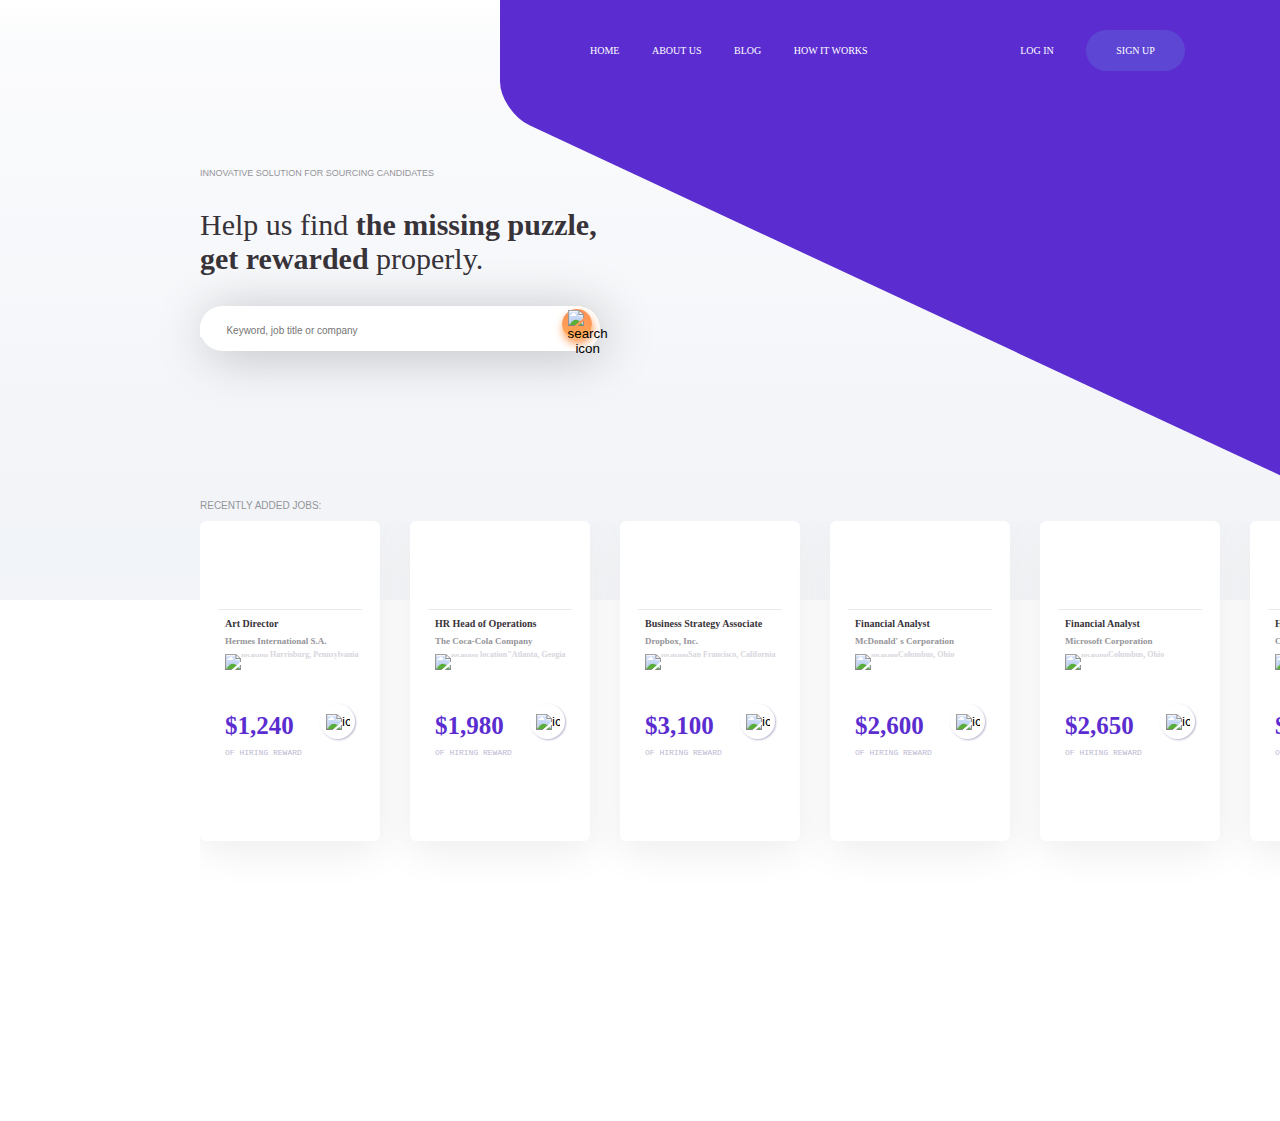
==== index.html @ ef948ecb "exercise" ====
<!DOCTYPE html>
<html lang="en">

<head>
    <meta charset="UTF-8">
    <meta name="viewport" content="width=device-width, initial-scale=1.0">
    <meta http-equiv="X-UA-Compatible" content="ie=edge">
    <title>Document</title>
    <link rel="stylesheet" href="index.css" type="text/css">
</head>

<body>
    <div id="section1">
        <div id="header">
            <div id="top"></div>
            <div id="nav-bar">
                <div id="nav_links">


                    <ul>
                        <li>home </li>
                        <li>About Us </li>
                        <li>Blog </li>
                        <li>How it works </li>
                    </ul>


                    <ul>
                        <li>Log in </li>
                        <li id="signup">Sign up </li>
                    </ul>


                </div>

            </div>

            <div class="midtext">
                <p id="mid1">innovative solution for sourcing candidates</p>
                <p id="mid2">Help us find
                    <strong>the missing puzzle,
                        <br/> get rewarded </strong>
                    properly.</p>
                <div class="keyword-input">
                    <input id="keyin" type="text" placeholder="Keyword, job title or company" />
                    <button id="btn" type="submit">
                        <img id="search_image" src="search2.png.png" alt="search icon" width="10px" height="px" />
                    </button>
                </div>
            </div>

        </div>
    </div>
    <div class="section2">
        <p>recently added jobs:</p>
        <div class="added-jobs">
            <div class="added-jobs-items">
                <div id="hermes"></div>
                <hr>
                <h1>Art Director</h1>
                <h2>Hermes International S.A. </h2>
                <h3>
                    <img src="location.png" alt="location" width="6px" height="6px" /> Harrisburg, Pennsylvania
                </h3>
                <div class="pricing">
                    <div class="pricing-info">
                        <h4>$1,240</h4>
                        <p>of hiring reward</p>
                    </div>
                    <span id="dropdown">
                        <button class="dropbtn">
                            <img src="icons.png" alt=" icon " />
                        </button>
                    </span>

                </div>
            </div>
            <div class="added-jobs-items">
                <div id="coca-cola"></div>
                <hr>
                <h1>HR Head of Operations</h1>
                <h2>The Coca-Cola Company</h2>
                <h3>
                    <img src="location.png" alt="location" width="6px" height="6px" /> location"Atlanta, Geogia
                </h3>
                <div class="pricing">
                    <div class="pricing-info">
                        <h4>$1,980</h4>
                        <p>of hiring reward</p>
                    </div>
                    <button>
                        <img src="icons.png" alt=" icon " />
                    </button>

                </div>
            </div>
            <div class="added-jobs-items">
                <div id="Dropbox"></div>
                <hr>
                <h1>Business Strategy Associate</h1>
                <h2>Dropbox, Inc. </h2>
                <h3>
                    <img src="location.png" alt="location" width="6px" height="6px" />San Francisco, California
                </h3>
                <div class="pricing">
                    <div class="pricing-info">
                        <h4>$3,100</h4>
                        <p>of hiring reward</p>
                    </div>
                    <button>
                        <img src="icons.png" alt=" icon " />
                    </button>

                </div>
            </div>
            <div class="added-jobs-items">
                <div id="mcdonalds"></div>
                <hr>
                <h1>Financial Analyst</h1>
                <h2>McDonald' s Corporation </h2>
                <h3>
                    <img src="location.png" alt="location" width="6px" height="6px" />Columbus, Ohio
                </h3>
                <div class="pricing">
                    <div class="pricing-info">
                        <h4>$2,600</h4>
                        <p>of hiring reward</p>
                    </div>
                    <button>
                        <img src="icons.png" alt=" icon " />
                    </button>
                </div>
            </div>
            <div class="added-jobs-items">
                <div id="micosoft"></div>
                <hr>
                <h1>Financial Analyst</h1>
                <h2>Microsoft Corporation </h2>
                <h3>
                    <img src="location.png" alt="location" width="6px" height="6px" />Columbus, Ohio
                </h3>


                <div class="pricing">
                    <div class="pricing-info">
                        <h4>$2,650</h4>
                        <p>of hiring reward</p>
                    </div>
                    <button>
                        <img src="icons.png" alt=" icon " />
                    </button>
                </div>
            </div>
            <div class="added-jobs-items">
                <div id="capital"></div>
                <hr>
                <h1>Head of Finance</h1>
                <h2>Capital Alliance </h2>
                <h3>
                    <img src="location.png" alt="location" width="6px" height="6px" />Columbus, Ohio
                </h3>


                <div class="pricing">
                    <div class="pricing-info">
                        <h4>$2,650</h4>
                        <p>of hiring reward</p>
                    </div>
                    <button>
                        <img src="icons.png" alt=" icon " />
                    </button>
                </div>
            </div>
        </div>
    </div>
</body>

</html>
---- index.css ----
body{
    margin: 0;
    padding: 0;
}
#section1   {
height: 600px;
background: linear-gradient(white, #fafbfc, #fafafc, #f9fafc, #f8f9fb, #f7f8fb, #f6f8fa, #f6f7fa, #f4f6f9, #f4f5f9, #f3f5f9, #f2f4f8, #f1f4f8, #f1f3f8);
position: relative;
overflow: hidden;

}
#top{
    background-color: #5b2dd0;
    width: 100%;
    height: 600px;
    transform: rotate(50deg);
    transform: skewY(25deg);
    position: absolute;
    top: -190px;
    left: 500px;
    border-radius: 30px;
}
#nav_links ul{
    display: inline;
  position: relative;
  padding-right: 80px;
  left: 550px;
  top: 40px;
}
#nav_links ul li{
    display: inline;
    list-style-type: none;
    text-transform: uppercase;
    color: white;
    font-size: 10px;
    padding-right: 30px;
}
#signup{
    height: 35px;
    width: 20px;
    background: #5d46d3;
    border: 1px 1px rgb(228, 222, 222);
    border-radius: 30px;
    padding: 15px 30px;
}
.midtext{

    margin: 150px 0 0 200px;

}
.midtext #mid1{
    font-size: 9px;
    text-transform: uppercase;
    color: #959499;
    font-family: Verdana, Geneva, Tahoma, sans-serif;
}
.midtext #mid2{
    font-size: 30px;
    font-family: Cambria, Cochin, Georgia, Times, 'Times New Roman', serif;

    color: #373339;
}
.keyword-input {
    width: 37%;
    height: 45px;
    border-radius: 30px;
    box-shadow: 5px 5px 50px #bbbec0;
    background-color: white;
}

#keyin {
    font-size: 10px;
    border: none;
    width: 180px;
    text-align: center;
    margin-top: 18px;
    color: #959499;
}

input:focus {
    outline: none;
}

#btn {
    width: 30px;
    height: 30px;
    border-radius: 50px;
    float: right;
    margin: 3px 8px 0 0;
    box-shadow: 1px 5px 8px #ff9a56;
    border: none;
    background: linear-gradient(#ff9158, #ff9a56, #ffad53)
}
.section2{
    margin: 100px 0 0 200px;
    position: relative;
   top: -200px;

}
.section2 p{
    text-transform: uppercase;
    font-size: 10px;
    color: #959499;
    font-family: Verdana, Geneva, Tahoma, sans-serif;
}
.added-jobs{
    display:grid;
    grid-gap: 30px;
    grid-template-columns: repeat(6,1fr);
    width: 100%;
    height: 400px;
    position: relative;
    justify-content: space-between;
    white-space: nowrap;
    overflow: auto;

    
}
.added-jobs-items{
    height: 320px;
    width: 180px;
    background-color: #fff;
   
    border-width: 1px;
    border-color: #bcb7d1;
    border: none;
    box-shadow: 0.4px 10px 40px#ededed;
    border-radius: 6px;
}
#hermes{
    border: 0px solid white;
    width:90%;
    height: 25%;
    background-image: url("hermes.png");
    background-size: 80px 60px;
    background-repeat: no-repeat;
    background-position: center;
}
#coca-cola{
    border: 0px solid white;
    width:90%;
    height: 25%;
    background-image: url("coca\ cola.jpg");
    background-size: 80px 60px;
    background-repeat: no-repeat;
    background-position: center;
}
#Dropbox{
    border: 0px solid white;
    width:90%;
    height: 25%;
    background-image: url("dropbox.png");
    background-size: 80px 60px;
    background-repeat: no-repeat;
    background-position: center;
}
#mcdonalds{
    border: 0px solid white;
    width:90%;
    height: 25%;
    background-image: url("mcdonalds.png");
    background-size: 80px 60px;
    background-repeat: no-repeat;
    background-position: center;
}
#micosoft{
    border: 0px solid white;
    width:90%;
    height: 25%;
    background-image: url("microsoft.jpg");
    background-size: 80px 60px;
    background-repeat: no-repeat;
    background-position: center;
}
#capital{
    border: 0px solid white;
    width:90%;
    height: 25%;
    background-image: url("capital\ alliance.jpg");
    background-size: 80px 60px;
    background-repeat: no-repeat;
    background-position: center;
}
hr{
    width: 180px;
    border: 0;

    width: 80%;
    height: 1px;
    background: #ebeaeb;
    border-color: #ebeaeb;

    color: #ebeaeb;
}

.pricing {
    width: 100%;
    display: flex;
    justify-content: space-between;
    align-items: center;
    /* border: 1px solid #000; */
}

.pricing-info {
    margin-left: 25px;
    /* border: 1px solid #000; */
    padding: 0;

}

.pricing-info p {
    font-family: 'Courier New', Courier, monospace;
    font-size: 8px;
    color: #bcb7d1;
    padding-top: 0;

}

h1 {
    font-family: arial black;
    font-size: 10px;
    color: #373339;
    margin-left: 25px;
    margin-top: 5px;

}

h2 {
    font-family: Cambria, Cochin, Georgia, Times, 'Times New Roman', serif;
    font-size: 9px;
    color: #959499;

    margin-left: 25px;
}

h3 {
    font-family: Cambria, Cochin, Georgia, Times, 'Times New Roman', serif;
    font-size: 8px;
    color: #d7d6dd;
    margin-left: 25px;
    line-height: 2px;
}

h4 {
    background: gradient( linear, left top, right top, #5b2dd0, #5442d2, #4b62d5);
    font-size: 25px;
    color: #5b2dd0;
    margin-bottom: 0;
}




.pricing button {
    width: 35px;
    height: 35px;
    border-radius: 50px;
    border-color: #bcb7d1;
    background-color: white;
    border: 0;
    box-shadow: 1px 1px 2px #bcb7d1;
    margin-right: 25px;
}
button:focus {
    outline: none;
}
.dropdown{
    position: relative;
    display: inline-block;
}
.dropdown-content{
    display: none;
    position: absolute;
    background-color: #f1f1f1;
    min-width: 160px;
    box-shadow: 0px 8px 16px 0px rgba(0,0,0,0.2);
    z-index: 1;
}
.dropdown-content span {
    color: black;
    padding: 12px 16px;
    text-decoration: none;
    display: block;
}
.dropdown-content button:hover {background-color: #ddd}
.dropdown:hover .dropdown-content {
    display: block;
}

.dropdown:hover .dropbtn {
    background-color: #3e8e41;
}
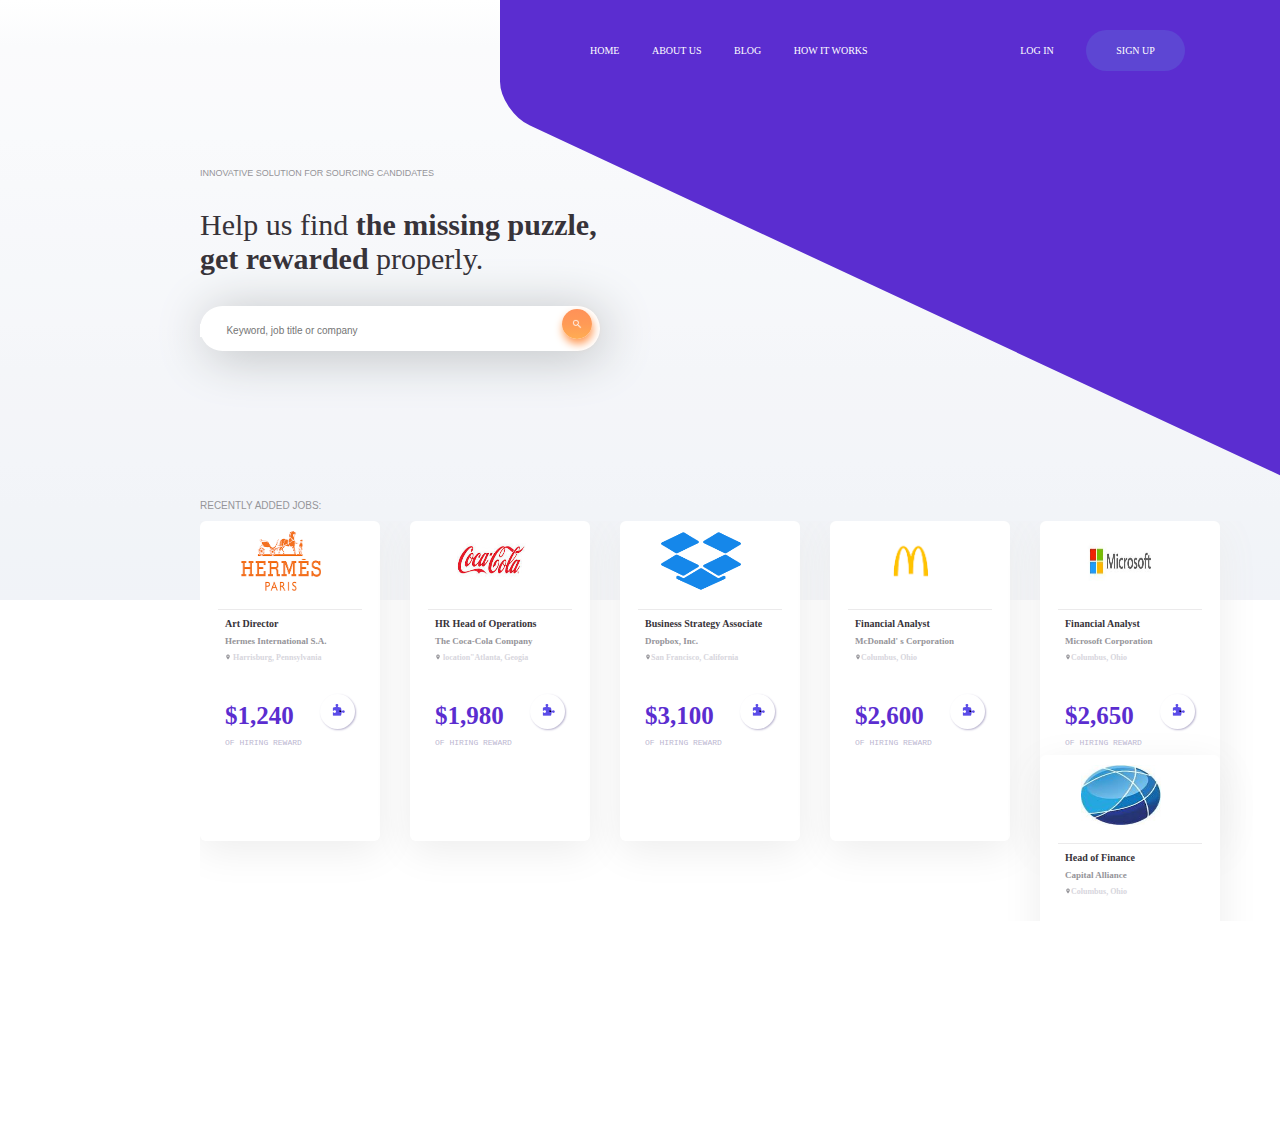
==== commit 9275484f: "dropdown" ====
--- a/index.html
+++ b/index.html
@@ -67,11 +67,14 @@
                         <h4>$1,240</h4>
                         <p>of hiring reward</p>
                     </div>
-                    <span id="dropdown">
-                        <button class="dropbtn">
-                            <img src="icons.png" alt=" icon " />
-                        </button>
-                    </span>
+                    <div class="dropdown">
+                        <button class="dropbtn" onclick="myFunction()">
+                            <img src="icons.png" alt=" icon " />
+                        </button>
+                    </div>
+                    <div id="myDropdown" class="dropdown-content">
+                        Be the first one to recommend
+                    </div>
 
                 </div>
             </div>
@@ -88,9 +91,14 @@
                         <h4>$1,980</h4>
                         <p>of hiring reward</p>
                     </div>
-                    <button>
-                        <img src="icons.png" alt=" icon " />
-                    </button>
+                    <div class="dropdown">
+                        <button class="dropbtn" onclick="myFunction()">
+                            <img src="icons.png" alt=" icon " />
+                        </button>
+                    </div>
+                    <div id="myDropdown" class="dropdown-content">
+                        Be the first one to recommend
+                    </div>
 
                 </div>
             </div>
@@ -107,9 +115,14 @@
                         <h4>$3,100</h4>
                         <p>of hiring reward</p>
                     </div>
-                    <button>
-                        <img src="icons.png" alt=" icon " />
-                    </button>
+                    <div class="dropdown">
+                        <button class="dropbtn" onclick="myFunction()">
+                            <img src="icons.png" alt=" icon " />
+                        </button>
+                    </div>
+                    <div id="myDropdown" class="dropdown-content">
+                        Be the first one to recommend
+                    </div>
 
                 </div>
             </div>
@@ -126,9 +139,15 @@
                         <h4>$2,600</h4>
                         <p>of hiring reward</p>
                     </div>
-                    <button>
-                        <img src="icons.png" alt=" icon " />
-                    </button>
+                    <div class="dropdown">
+                        <button class="dropbtn" onclick="myFunction()">
+                            <img src="icons.png" alt=" icon " />
+                        </button>
+                    </div>
+                    <div id="myDropdown" class="dropdown-content">
+                        Be the first one to recommend
+                    </div>
+
                 </div>
             </div>
             <div class="added-jobs-items">
@@ -146,33 +165,62 @@
                         <h4>$2,650</h4>
                         <p>of hiring reward</p>
                     </div>
-                    <button>
-                        <img src="icons.png" alt=" icon " />
-                    </button>
-                </div>
-            </div>
-            <div class="added-jobs-items">
-                <div id="capital"></div>
-                <hr>
-                <h1>Head of Finance</h1>
-                <h2>Capital Alliance </h2>
-                <h3>
-                    <img src="location.png" alt="location" width="6px" height="6px" />Columbus, Ohio
-                </h3>
-
-
-                <div class="pricing">
-                    <div class="pricing-info">
-                        <h4>$2,650</h4>
-                        <p>of hiring reward</p>
-                    </div>
-                    <button>
-                        <img src="icons.png" alt=" icon " />
-                    </button>
+                    <div class="dropdown">
+                        <button class="dropbtn" onclick="myFunction()">
+                            <img src="icons.png" alt=" icon " />
+                        </button>
+                    </div>
+                    <div id="myDropdown" class="dropdown-content">
+                        Be the first one to recommend
+                    </div>
+
+                </div>
+                <div class="added-jobs-items">
+                    <div id="capital"></div>
+                    <hr>
+                    <h1>Head of Finance</h1>
+                    <h2>Capital Alliance </h2>
+                    <h3>
+                        <img src="location.png" alt="location" width="6px" height="6px" />Columbus, Ohio
+                    </h3>
+
+
+                    <div class="pricing">
+                        <div class="pricing-info">
+                            <h4>$2,650</h4>
+                            <p>of hiring reward</p>
+                        </div>
+                        <div class="dropdown">
+                            <button class="dropbtn" onclick="myFunction()">
+                                <img src="icons.png" alt=" icon " />
+                            </button>
+                        </div>
+                        <div id="myDropdown" class="dropdown-content">
+                            Be the first one to recommend
+                        </div>
+
+                    </div>
                 </div>
             </div>
         </div>
-    </div>
+        <script>
+            function myFunction() {
+                document.getElementById("myDropdown").classList.toggle("show");
+            }
+            window.onclick = function (event) {
+                if (!event.target.matches(".dropbtn")) {
+                    var dropdowns = document.getElementsByClassName("dropdown-content");
+                    var i;
+                    for (i = 0; i < dropdowns.length; i++) {
+                        var openDropdown = dropdowns[i];
+                        if (openDropdown.classList.contains('show')) {
+                            openDropdown.classList.remove('show');
+                        }
+                    }
+                }
+            }
+
+        </script>
 </body>
 
 </html>--- a/index.css
+++ b/index.css
@@ -264,36 +264,23 @@
 button:focus {
     outline: none;
 }
+.dropbtn:hover, .dropbtn:focus{
+background-color: #5b2dd0;
+    
+}
 .dropdown{
     position: relative;
     display: inline-block;
 }
 .dropdown-content{
-    display: none;
+    display:none;
     position: absolute;
-    background-color: #f1f1f1;
-    min-width: 160px;
-    box-shadow: 0px 8px 16px 0px rgba(0,0,0,0.2);
-    z-index: 1;
-}
-.dropdown-content span {
-    color: black;
-    padding: 12px 16px;
-    text-decoration: none;
+    font-size: 12px;
+    top: 300px;
+    
+}
+.show{
     display: block;
 }
-.dropdown-content button:hover {background-color: #ddd}
-.dropdown:hover .dropdown-content {
-    display: block;
-}
-
-.dropdown:hover .dropbtn {
-    background-color: #3e8e41;
-}
-
-
-
-
-
-
-
+
+
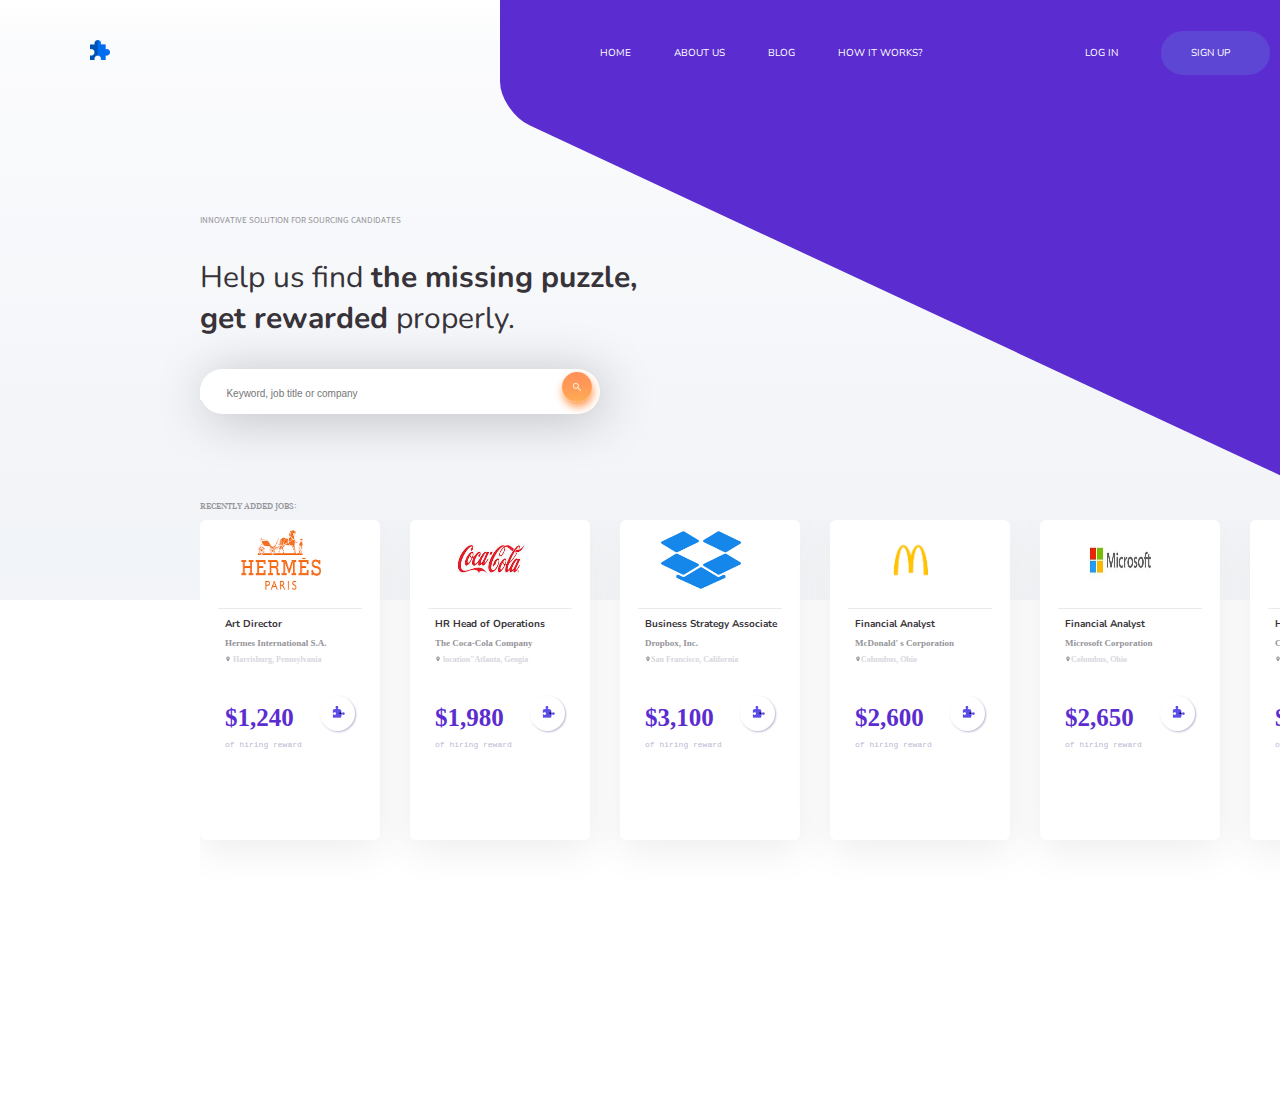
==== commit 72083e4c: "job page pdate" ====
--- a/index.html
+++ b/index.html
@@ -5,8 +5,10 @@
     <meta charset="UTF-8">
     <meta name="viewport" content="width=device-width, initial-scale=1.0">
     <meta http-equiv="X-UA-Compatible" content="ie=edge">
-    <title>Document</title>
+    <title>Job Site</title>
     <link rel="stylesheet" href="index.css" type="text/css">
+    <link rel="stylesheet" href="https://fonts.googleapis.com/css?family=Source+Sans+Pro" />
+    <link href="https://fonts.googleapis.com/css?family=Nunito|Song+Myung" rel="stylesheet">
 </head>
 
 <body>
@@ -14,6 +16,9 @@
         <div id="header">
             <div id="top"></div>
             <div id="nav-bar">
+                <div id="logo">
+                    <img src="game.png" alt="logo" width="20px" height="20px">
+                </div>
                 <div id="nav_links">
 
 
@@ -21,7 +26,7 @@
                         <li>home </li>
                         <li>About Us </li>
                         <li>Blog </li>
-                        <li>How it works </li>
+                        <li>How it works? </li>
                     </ul>
 
 
@@ -52,7 +57,7 @@
         </div>
     </div>
     <div class="section2">
-        <p>recently added jobs:</p>
+        <p id="added-jobs-text">recently added jobs:</p>
         <div class="added-jobs">
             <div class="added-jobs-items">
                 <div id="hermes"></div>
@@ -67,15 +72,15 @@
                         <h4>$1,240</h4>
                         <p>of hiring reward</p>
                     </div>
-                    <div class="dropdown">
-                        <button class="dropbtn" onclick="myFunction()">
-                            <img src="icons.png" alt=" icon " />
-                        </button>
-                    </div>
-                    <div id="myDropdown" class="dropdown-content">
-                        Be the first one to recommend
-                    </div>
-
+
+                    <div class="dropdown">
+                        <button class="dropbtn">
+                            <img src="icons.png" alt=" icon " />
+                        </button>
+                        <div class="dropdown-content">
+                            <p>be the first to recommend</p>
+                        </div>
+                    </div>
                 </div>
             </div>
             <div class="added-jobs-items">
@@ -92,14 +97,13 @@
                         <p>of hiring reward</p>
                     </div>
                     <div class="dropdown">
-                        <button class="dropbtn" onclick="myFunction()">
-                            <img src="icons.png" alt=" icon " />
-                        </button>
-                    </div>
-                    <div id="myDropdown" class="dropdown-content">
-                        Be the first one to recommend
-                    </div>
-
+                        <button class="dropbtn">
+                            <img src="icons.png" alt=" icon " />
+                        </button>
+                        <div class="dropdown-content">
+                            <p>be the first to recommend</p>
+                        </div>
+                    </div>
                 </div>
             </div>
             <div class="added-jobs-items">
@@ -116,14 +120,13 @@
                         <p>of hiring reward</p>
                     </div>
                     <div class="dropdown">
-                        <button class="dropbtn" onclick="myFunction()">
-                            <img src="icons.png" alt=" icon " />
-                        </button>
-                    </div>
-                    <div id="myDropdown" class="dropdown-content">
-                        Be the first one to recommend
-                    </div>
-
+                        <button class="dropbtn">
+                            <img src="icons.png" alt=" icon " />
+                        </button>
+                        <div class="dropdown-content">
+                            <p>be the first to recommend</p>
+                        </div>
+                    </div>
                 </div>
             </div>
             <div class="added-jobs-items">
@@ -140,14 +143,13 @@
                         <p>of hiring reward</p>
                     </div>
                     <div class="dropdown">
-                        <button class="dropbtn" onclick="myFunction()">
-                            <img src="icons.png" alt=" icon " />
-                        </button>
-                    </div>
-                    <div id="myDropdown" class="dropdown-content">
-                        Be the first one to recommend
-                    </div>
-
+                        <button class="dropbtn">
+                            <img src="icons.png" alt=" icon " />
+                        </button>
+                        <div class="dropdown-content">
+                            <p>be the first to recommend</p>
+                        </div>
+                    </div>
                 </div>
             </div>
             <div class="added-jobs-items">
@@ -166,61 +168,44 @@
                         <p>of hiring reward</p>
                     </div>
                     <div class="dropdown">
-                        <button class="dropbtn" onclick="myFunction()">
-                            <img src="icons.png" alt=" icon " />
-                        </button>
-                    </div>
-                    <div id="myDropdown" class="dropdown-content">
-                        Be the first one to recommend
-                    </div>
-
-                </div>
-                <div class="added-jobs-items">
-                    <div id="capital"></div>
-                    <hr>
-                    <h1>Head of Finance</h1>
-                    <h2>Capital Alliance </h2>
-                    <h3>
-                        <img src="location.png" alt="location" width="6px" height="6px" />Columbus, Ohio
-                    </h3>
-
-
-                    <div class="pricing">
-                        <div class="pricing-info">
-                            <h4>$2,650</h4>
-                            <p>of hiring reward</p>
-                        </div>
-                        <div class="dropdown">
-                            <button class="dropbtn" onclick="myFunction()">
-                                <img src="icons.png" alt=" icon " />
-                            </button>
-                        </div>
-                        <div id="myDropdown" class="dropdown-content">
-                            Be the first one to recommend
-                        </div>
-
-                    </div>
+                        <button class="dropbtn">
+                            <img src="icons.png" alt=" icon " />
+                        </button>
+                        <div class="dropdown-content">
+                            <p>be the first to recommend</p>
+                        </div>
+                    </div>
+                </div>
+            </div>
+            <div class="added-jobs-items">
+                <div id="capital"></div>
+                <hr>
+                <h1>Head of Finance</h1>
+                <h2>Capital Alliance </h2>
+                <h3>
+                    <img src="location.png" alt="location" width="6px" height="6px" />Columbus, Ohio
+                </h3>
+
+
+                <div class="pricing">
+                    <div class="pricing-info">
+                        <h4>$2,650</h4>
+                        <p>of hiring reward</p>
+                    </div>
+                    <div class="dropdown">
+                        <button class="dropbtn">
+                            <img src="icons.png" alt=" icon " />
+                        </button>
+                        <div class="dropdown-content">
+                            <p>be the first to recommend</p>
+                        </div>
+                    </div>
+
                 </div>
             </div>
         </div>
-        <script>
-            function myFunction() {
-                document.getElementById("myDropdown").classList.toggle("show");
-            }
-            window.onclick = function (event) {
-                if (!event.target.matches(".dropbtn")) {
-                    var dropdowns = document.getElementsByClassName("dropdown-content");
-                    var i;
-                    for (i = 0; i < dropdowns.length; i++) {
-                        var openDropdown = dropdowns[i];
-                        if (openDropdown.classList.contains('show')) {
-                            openDropdown.classList.remove('show');
-                        }
-                    }
-                }
-            }
-
-        </script>
+    </div>
+
 </body>
 
 </html>--- a/index.css
+++ b/index.css
@@ -20,12 +20,19 @@
     left: 500px;
     border-radius: 30px;
 }
+#nav-bar{
+    display: flex;
+}
+#logo{
+   padding: 40px 0 0 90px;
+}
 #nav_links ul{
     display: inline;
   position: relative;
   padding-right: 80px;
-  left: 550px;
+  left: 450px;
   top: 40px;
+  font-family: 'Nunito', sans-serif;
 }
 #nav_links ul li{
     display: inline;
@@ -33,7 +40,8 @@
     text-transform: uppercase;
     color: white;
     font-size: 10px;
-    padding-right: 30px;
+    font-family: 'Nunito', sans-serif;
+    padding-right: 40px;
 }
 #signup{
     height: 35px;
@@ -52,11 +60,11 @@
     font-size: 9px;
     text-transform: uppercase;
     color: #959499;
-    font-family: Verdana, Geneva, Tahoma, sans-serif;
+    font-family: 'Source Sans Pro',serif;
 }
 .midtext #mid2{
     font-size: 30px;
-    font-family: Cambria, Cochin, Georgia, Times, 'Times New Roman', serif;
+    font-family: 'Nunito', sans-serif;
 
     color: #373339;
 }
@@ -97,11 +105,12 @@
    top: -200px;
 
 }
-.section2 p{
+.section2 #added-jobs-text {
     text-transform: uppercase;
-    font-size: 10px;
-    color: #959499;
-    font-family: Verdana, Geneva, Tahoma, sans-serif;
+    font-size: 9px;
+    color: #959499;
+    font-family: 'Song Myung', serif;
+    
 }
 .added-jobs{
     display:grid;
@@ -217,7 +226,7 @@
 }
 
 h1 {
-    font-family: arial black;
+    font-family: 'Nunito', sans-serif;
     font-size: 10px;
     color: #373339;
     margin-left: 25px;
@@ -248,11 +257,12 @@
     margin-bottom: 0;
 }
 
-
-
-
-.pricing button {
-    width: 35px;
+.dropdown{
+    position: relative;
+    display: inline-block;
+}
+.dropbtn{
+width: 35px;
     height: 35px;
     border-radius: 50px;
     border-color: #bcb7d1;
@@ -260,27 +270,24 @@
     border: 0;
     box-shadow: 1px 1px 2px #bcb7d1;
     margin-right: 25px;
+    position: relative;
+    display: inline-block;
 }
 button:focus {
     outline: none;
 }
-.dropbtn:hover, .dropbtn:focus{
-background-color: #5b2dd0;
-    
-}
-.dropdown{
-    position: relative;
-    display: inline-block;
-}
 .dropdown-content{
-    display:none;
-    position: absolute;
-    font-size: 12px;
-    top: 300px;
-    
-}
-.show{
-    display: block;
-}
-
-
+    display: none;
+ position: absolute;
+ left:-100px;
+ top: 90px;
+ font-size: 10px;
+ color: rgba(43, 38, 38,0.6);
+z-index: 1;
+}
+.dropdown:hover .dropbtn{
+    background-color: #5b2dd0;
+}
+.dropdown:hover .dropdown-content{
+    display:block;
+}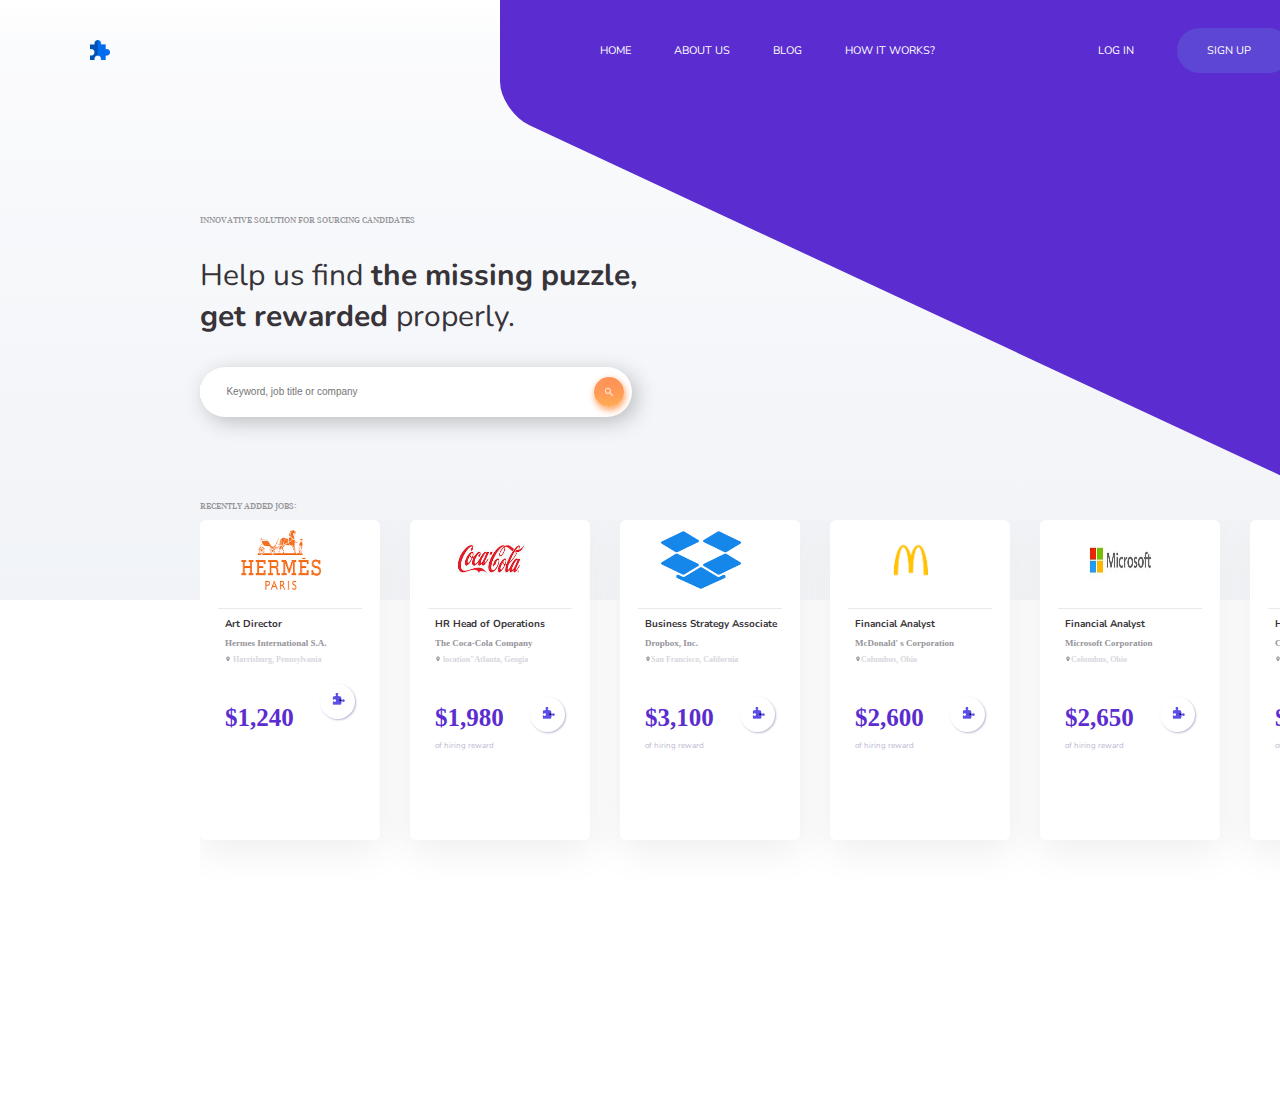
==== commit afa9f1b7: "job" ====
--- a/index.html
+++ b/index.html
@@ -17,7 +17,7 @@
             <div id="top"></div>
             <div id="nav-bar">
                 <div id="logo">
-                    <img src="game.png" alt="logo" width="20px" height="20px">
+                    <img src="images/game.png" alt="logo" width="20px" height="20px">
                 </div>
                 <div id="nav_links">
 
@@ -49,7 +49,7 @@
                 <div class="keyword-input">
                     <input id="keyin" type="text" placeholder="Keyword, job title or company" />
                     <button id="btn" type="submit">
-                        <img id="search_image" src="search2.png.png" alt="search icon" width="10px" height="px" />
+                        <img id="search_image" src="images/search2.png.png" alt="search icon" width="10px" height="px" />
                     </button>
                 </div>
             </div>
@@ -65,17 +65,16 @@
                 <h1>Art Director</h1>
                 <h2>Hermes International S.A. </h2>
                 <h3>
-                    <img src="location.png" alt="location" width="6px" height="6px" /> Harrisburg, Pennsylvania
+                    <img src="images/location.png" alt="location" width="6px" height="6px" /> Harrisburg, Pennsylvania
                 </h3>
                 <div class="pricing">
                     <div class="pricing-info">
                         <h4>$1,240</h4>
-                        <p>of hiring reward</p>
-                    </div>
-
-                    <div class="dropdown">
-                        <button class="dropbtn">
-                            <img src="icons.png" alt=" icon " />
+                    </div>
+
+                    <div class="dropdown">
+                        <button class="dropbtn">
+                            <img src="images/icons.png" alt=" icon " />
                         </button>
                         <div class="dropdown-content">
                             <p>be the first to recommend</p>
@@ -89,7 +88,7 @@
                 <h1>HR Head of Operations</h1>
                 <h2>The Coca-Cola Company</h2>
                 <h3>
-                    <img src="location.png" alt="location" width="6px" height="6px" /> location"Atlanta, Geogia
+                    <img src="images/location.png" alt="location" width="6px" height="6px" /> location"Atlanta, Geogia
                 </h3>
                 <div class="pricing">
                     <div class="pricing-info">
@@ -98,7 +97,7 @@
                     </div>
                     <div class="dropdown">
                         <button class="dropbtn">
-                            <img src="icons.png" alt=" icon " />
+                            <img src="images/icons.png" alt=" icon " />
                         </button>
                         <div class="dropdown-content">
                             <p>be the first to recommend</p>
@@ -112,7 +111,7 @@
                 <h1>Business Strategy Associate</h1>
                 <h2>Dropbox, Inc. </h2>
                 <h3>
-                    <img src="location.png" alt="location" width="6px" height="6px" />San Francisco, California
+                    <img src="images/location.png" alt="location" width="6px" height="6px" />San Francisco, California
                 </h3>
                 <div class="pricing">
                     <div class="pricing-info">
@@ -121,7 +120,7 @@
                     </div>
                     <div class="dropdown">
                         <button class="dropbtn">
-                            <img src="icons.png" alt=" icon " />
+                            <img src="images/icons.png" alt=" icon " />
                         </button>
                         <div class="dropdown-content">
                             <p>be the first to recommend</p>
@@ -135,7 +134,7 @@
                 <h1>Financial Analyst</h1>
                 <h2>McDonald' s Corporation </h2>
                 <h3>
-                    <img src="location.png" alt="location" width="6px" height="6px" />Columbus, Ohio
+                    <img src="images/location.png" alt="location" width="6px" height="6px" />Columbus, Ohio
                 </h3>
                 <div class="pricing">
                     <div class="pricing-info">
@@ -144,7 +143,7 @@
                     </div>
                     <div class="dropdown">
                         <button class="dropbtn">
-                            <img src="icons.png" alt=" icon " />
+                            <img src="images/icons.png" alt=" icon " />
                         </button>
                         <div class="dropdown-content">
                             <p>be the first to recommend</p>
@@ -158,7 +157,7 @@
                 <h1>Financial Analyst</h1>
                 <h2>Microsoft Corporation </h2>
                 <h3>
-                    <img src="location.png" alt="location" width="6px" height="6px" />Columbus, Ohio
+                    <img src="images/location.png" alt="location" width="6px" height="6px" />Columbus, Ohio
                 </h3>
 
 
@@ -169,7 +168,7 @@
                     </div>
                     <div class="dropdown">
                         <button class="dropbtn">
-                            <img src="icons.png" alt=" icon " />
+                            <img src="images/icons.png" alt=" icon " />
                         </button>
                         <div class="dropdown-content">
                             <p>be the first to recommend</p>
@@ -183,7 +182,7 @@
                 <h1>Head of Finance</h1>
                 <h2>Capital Alliance </h2>
                 <h3>
-                    <img src="location.png" alt="location" width="6px" height="6px" />Columbus, Ohio
+                    <img src="images/location.png" alt="location" width="6px" height="6px" />Columbus, Ohio
                 </h3>
 
 
@@ -194,10 +193,10 @@
                     </div>
                     <div class="dropdown">
                         <button class="dropbtn">
-                            <img src="icons.png" alt=" icon " />
-                        </button>
-                        <div class="dropdown-content">
-                            <p>be the first to recommend</p>
+                            <img src="images/icons.png" alt=" icon " />
+                        </button>
+                        <div class="dropdown-content">
+                            <p>be the first to recommend!</p>
                         </div>
                     </div>
 
--- a/index.css
+++ b/index.css
@@ -32,15 +32,17 @@
   padding-right: 80px;
   left: 450px;
   top: 40px;
-  font-family: 'Nunito', sans-serif;
+ 
 }
 #nav_links ul li{
     display: inline;
     list-style-type: none;
     text-transform: uppercase;
     color: white;
-    font-size: 10px;
-    font-family: 'Nunito', sans-serif;
+    font-size: 11px;
+    font-family: 'Nunito', sans-serif;
+    
+  font-weight: 600px;
     padding-right: 40px;
 }
 #signup{
@@ -60,7 +62,7 @@
     font-size: 9px;
     text-transform: uppercase;
     color: #959499;
-    font-family: 'Source Sans Pro',serif;
+    font-family: 'Song Myung', serif;
 }
 .midtext #mid2{
     font-size: 30px;
@@ -69,10 +71,10 @@
     color: #373339;
 }
 .keyword-input {
-    width: 37%;
-    height: 45px;
-    border-radius: 30px;
-    box-shadow: 5px 5px 50px #bbbec0;
+    width: 40%;
+    height: 50px;
+    border-radius: 50px;
+    box-shadow: 5px 5px 20px #bbbec0;
     background-color: white;
 }
 
@@ -94,8 +96,8 @@
     height: 30px;
     border-radius: 50px;
     float: right;
-    margin: 3px 8px 0 0;
-    box-shadow: 1px 5px 8px #ff9a56;
+    margin: 10px 8px 0 0;
+    box-shadow: 1px 3px 7px #ff9a56;
     border: none;
     background: linear-gradient(#ff9158, #ff9a56, #ffad53)
 }
@@ -140,7 +142,7 @@
     border: 0px solid white;
     width:90%;
     height: 25%;
-    background-image: url("hermes.png");
+    background-image: url("images/hermes.png");
     background-size: 80px 60px;
     background-repeat: no-repeat;
     background-position: center;
@@ -149,7 +151,7 @@
     border: 0px solid white;
     width:90%;
     height: 25%;
-    background-image: url("coca\ cola.jpg");
+    background-image: url("images/coca\ cola.jpg");
     background-size: 80px 60px;
     background-repeat: no-repeat;
     background-position: center;
@@ -158,7 +160,7 @@
     border: 0px solid white;
     width:90%;
     height: 25%;
-    background-image: url("dropbox.png");
+    background-image: url("images/dropbox.png");
     background-size: 80px 60px;
     background-repeat: no-repeat;
     background-position: center;
@@ -167,7 +169,7 @@
     border: 0px solid white;
     width:90%;
     height: 25%;
-    background-image: url("mcdonalds.png");
+    background-image: url("images/mcdonalds.png");
     background-size: 80px 60px;
     background-repeat: no-repeat;
     background-position: center;
@@ -176,7 +178,7 @@
     border: 0px solid white;
     width:90%;
     height: 25%;
-    background-image: url("microsoft.jpg");
+    background-image: url("images/microsoft.jpg");
     background-size: 80px 60px;
     background-repeat: no-repeat;
     background-position: center;
@@ -185,7 +187,7 @@
     border: 0px solid white;
     width:90%;
     height: 25%;
-    background-image: url("capital\ alliance.jpg");
+    background-image: url("images/capital\ alliance.jpg");
     background-size: 80px 60px;
     background-repeat: no-repeat;
     background-position: center;
@@ -218,7 +220,7 @@
 }
 
 .pricing-info p {
-    font-family: 'Courier New', Courier, monospace;
+    font-family: 'Nunito', sans-serif;
     font-size: 8px;
     color: #bcb7d1;
     padding-top: 0;
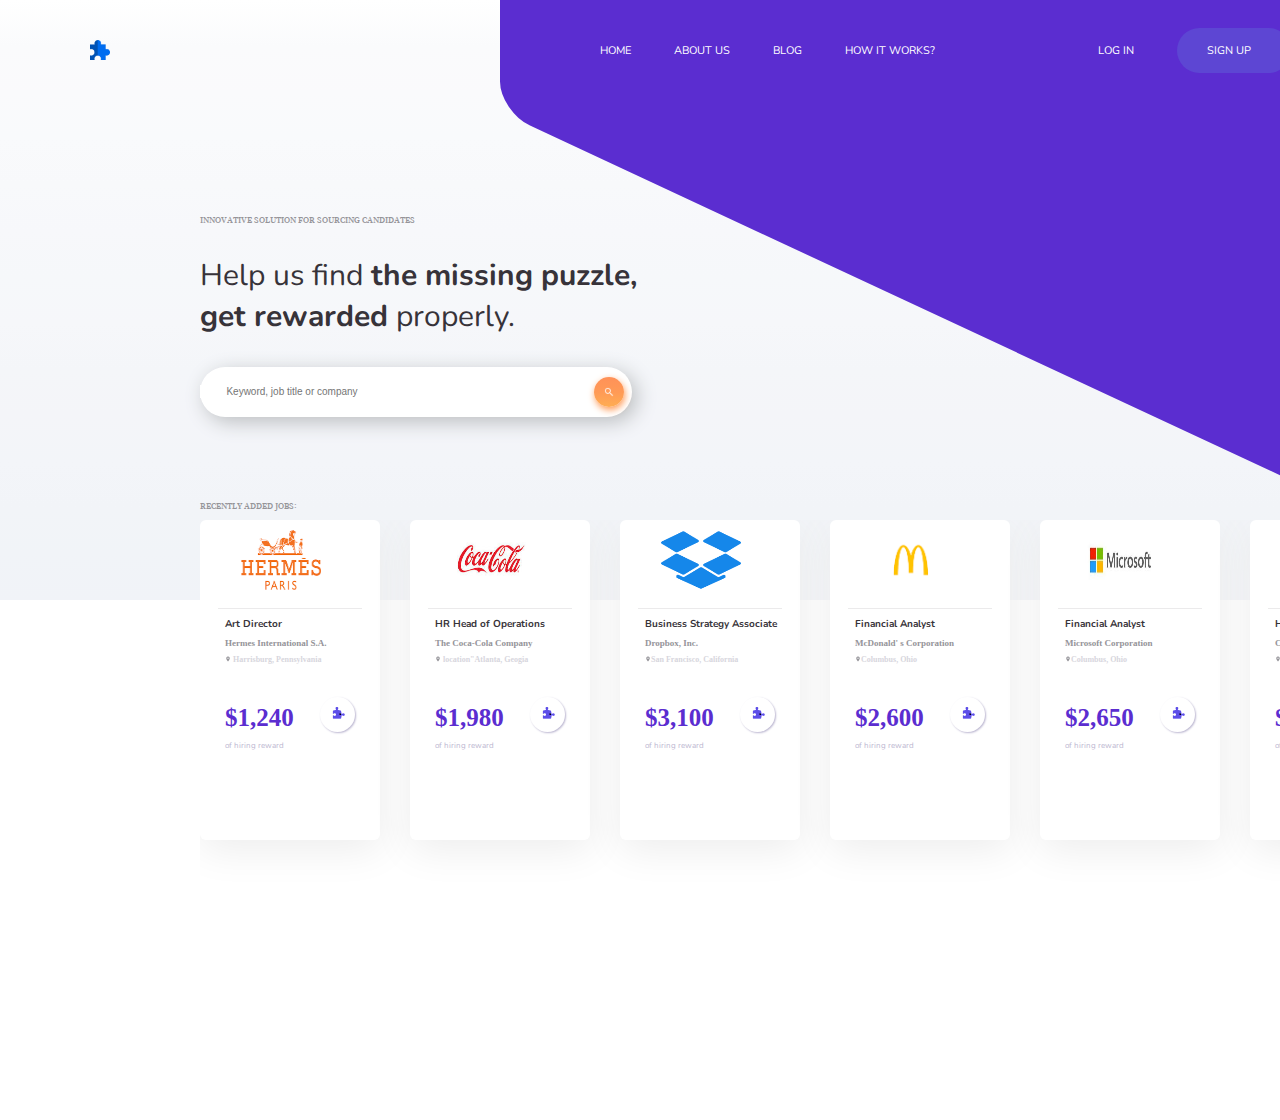
==== commit a3a817b5: "final job web design" ====
--- a/index.html
+++ b/index.html
@@ -70,6 +70,7 @@
                 <div class="pricing">
                     <div class="pricing-info">
                         <h4>$1,240</h4>
+                         <p>of hiring reward</p>
                     </div>
 
                     <div class="dropdown">
